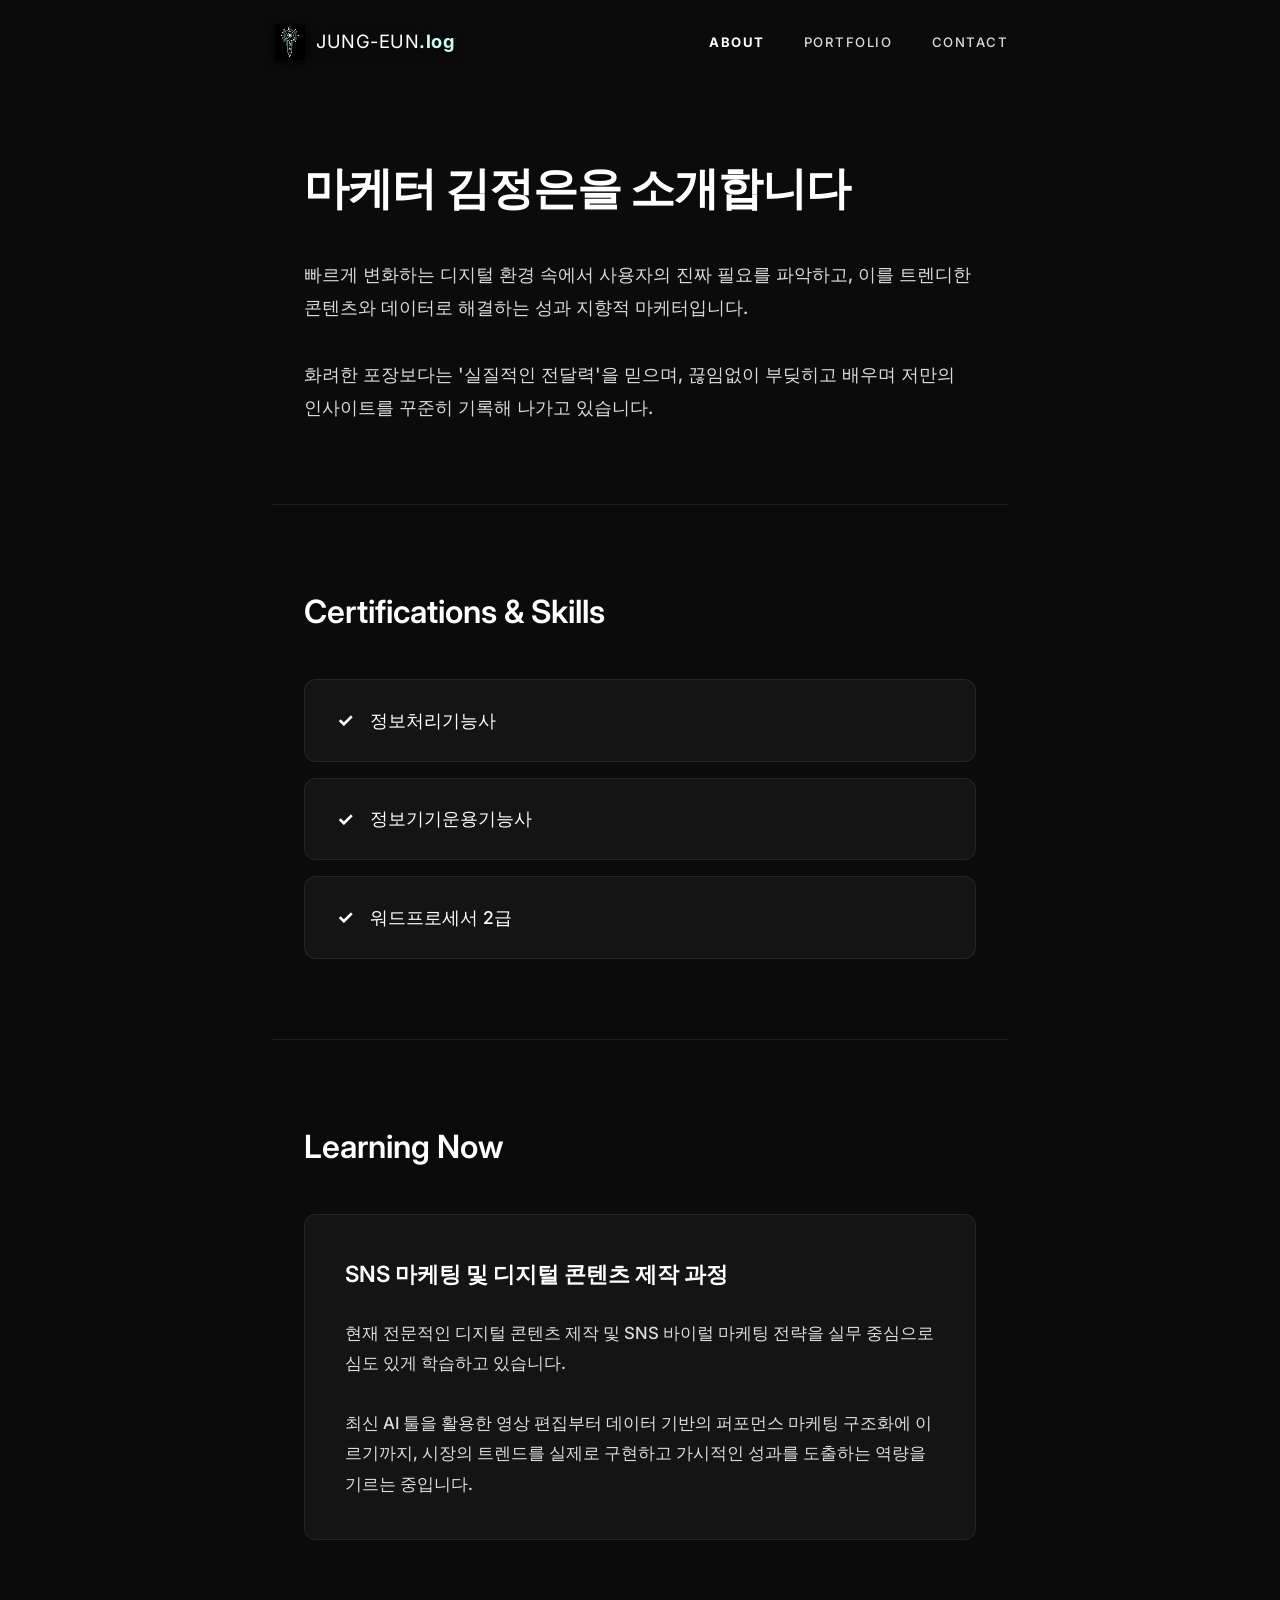
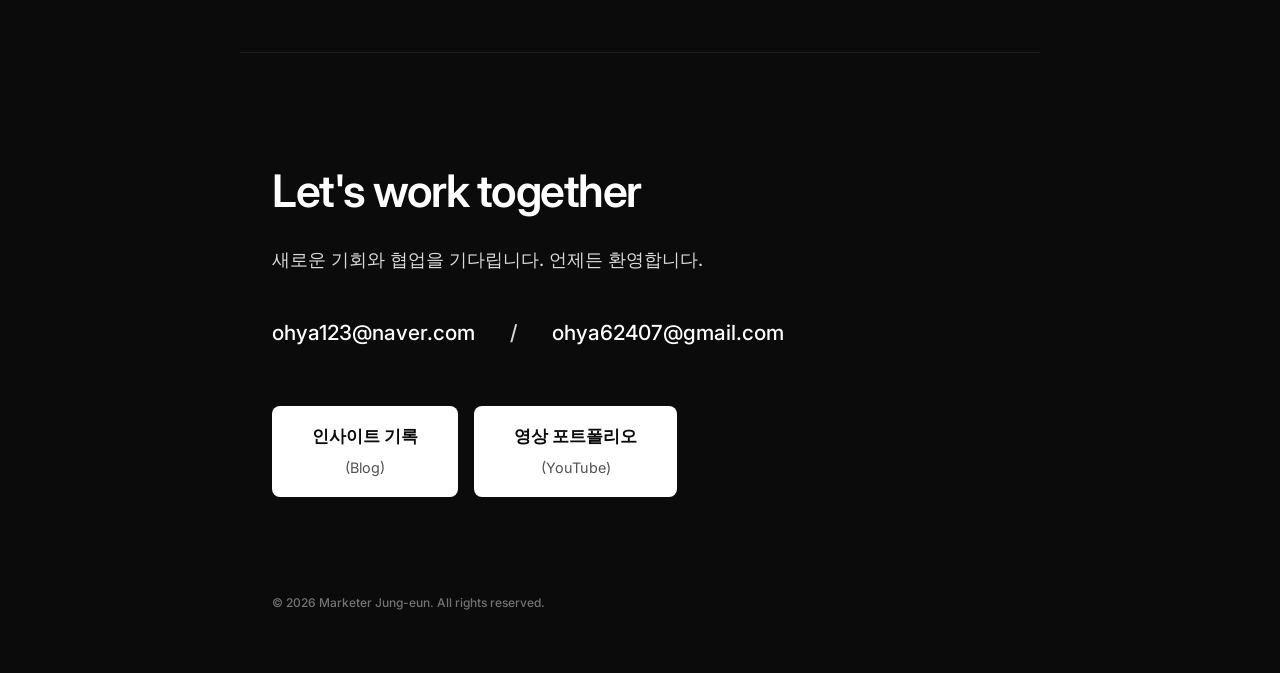
==== about.html @ 9b10139d "Create dedicated About page" ====
<!DOCTYPE html>
<html lang="ko">
<head>
    <meta charset="UTF-8">
    <meta name="viewport" content="width=device-width, initial-scale=1.0">
    <title>About | Marketing Expert</title>
    <meta name="description" content="마케터 김정은 소개 및 역량">
    <link href="https://fonts.googleapis.com/css2?family=Inter:wght@300;400;500;600;700&display=swap" rel="stylesheet">
    <link rel="stylesheet" href="style.css">
</head>
<body>
    <header class="navbar fade-in">
        <div class="nav-container">
            <a href="index.html" class="logo">
                <img src="logo.png" alt="Jung-Eun Logo" class="logo-icon">
                <span class="logo-text">JUNG-EUN<span class="log-highlight">.log</span></span>
            </a>
            <nav class="nav-links">
                <a href="about.html" style="color: var(--text-primary); font-weight: 700;">About</a>
                <a href="index.html#selected-portfolio">Portfolio</a>
                <a href="index.html#contact">Contact</a>
            </nav>
        </div>
    </header>

    <main style="padding-top: 150px; min-height: 80vh;">
        <!-- 상단: 소개 -->
        <section class="about-hero fade-in delay-1" style="max-width: 800px; margin: 0 auto; padding: 0 2rem 5rem;">
            <h1 class="title" style="font-size: 2.8rem; font-weight: 600; margin-bottom: 2rem; color: #ffffff; letter-spacing: -1px;">마케터 김정은을 소개합니다</h1>
            <p class="description" style="font-size: 1.15rem; color: var(--text-secondary); line-height: 1.8;">
                빠르게 변화하는 디지털 환경 속에서 사용자의 진짜 필요를 파악하고, 이를 트렌디한 콘텐츠와 데이터로 해결하는 성과 지향적 마케터입니다.<br><br>
                화려한 포장보다는 '실질적인 전달력'을 믿으며, 끊임없이 부딪히고 배우며 저만의 인사이트를 꾸준히 기록해 나가고 있습니다.
            </p>
        </section>

        <!-- 중간: 이력 및 스킬 -->
        <section class="about-skills fade-in delay-2" style="max-width: 800px; margin: 0 auto; padding: 5rem 2rem; border-top: 1px solid var(--border-color);">
            <h2 class="section-title" style="font-size: 2rem; font-weight: 600; margin-bottom: 2.5rem; color: #ffffff;">Certifications & Skills</h2>
            <ul style="list-style: none; padding: 0; display: flex; flex-direction: column; gap: 1rem;">
                <li style="padding: 1.5rem 2rem; background-color: var(--card-bg); border: 1px solid var(--border-color); border-radius: 12px; display: flex; align-items: center; gap: 1rem; font-size: 1.1rem; color: var(--text-primary);">
                    <span style="color: var(--accent); font-weight: 700; font-size: 1.2rem;">✓</span> 정보처리기능사
                </li>
                <li style="padding: 1.5rem 2rem; background-color: var(--card-bg); border: 1px solid var(--border-color); border-radius: 12px; display: flex; align-items: center; gap: 1rem; font-size: 1.1rem; color: var(--text-primary);">
                    <span style="color: var(--accent); font-weight: 700; font-size: 1.2rem;">✓</span> 정보기기운용기능사
                </li>
                <li style="padding: 1.5rem 2rem; background-color: var(--card-bg); border: 1px solid var(--border-color); border-radius: 12px; display: flex; align-items: center; gap: 1rem; font-size: 1.1rem; color: var(--text-primary);">
                    <span style="color: var(--accent); font-weight: 700; font-size: 1.2rem;">✓</span> 워드프로세서 2급
                </li>
            </ul>
        </section>

        <!-- 하단: 현재 진행 중인 학습 -->
        <section class="about-learning fade-in delay-3" style="max-width: 800px; margin: 0 auto; padding: 5rem 2rem; border-top: 1px solid var(--border-color);">
            <h2 class="section-title" style="font-size: 2rem; font-weight: 600; margin-bottom: 2.5rem; color: #ffffff;">Learning Now</h2>
            <div style="padding: 2.5rem; background-color: var(--card-bg); border: 1px solid var(--border-color); border-radius: 12px;">
                <h3 style="font-size: 1.4rem; font-weight: 600; margin-bottom: 1.5rem; color: var(--text-primary);">SNS 마케팅 및 디지털 콘텐츠 제작 과정</h3>
                <p style="color: var(--text-secondary); line-height: 1.8; font-size: 1.05rem;">
                    현재 전문적인 디지털 콘텐츠 제작 및 SNS 바이럴 마케팅 전략을 실무 중심으로 심도 있게 학습하고 있습니다. <br><br>최신 AI 툴을 활용한 영상 편집부터 데이터 기반의 퍼포먼스 마케팅 구조화에 이르기까지, 시장의 트렌드를 실제로 구현하고 가시적인 성과를 도출하는 역량을 기르는 중입니다.
                </p>
            </div>
        </section>
    </main>

    <footer id="contact" class="footer fade-in delay-3" style="margin-top: 2rem;">
        <div class="contact-content">
            <h2>Let's work together</h2>
            <p class="contact-desc">새로운 기회와 협업을 기다립니다. 언제든 환영합니다.</p>
            <div class="email-list">
                <a href="mailto:ohya123@naver.com" class="email-link">ohya123@naver.com</a>
                <span class="email-separator">/</span>
                <a href="mailto:ohya62407@gmail.com" class="email-link">ohya62407@gmail.com</a>
            </div>
            <div class="contact-links">
                <a href="https://blog.naver.com/jinny1004mom" target="_blank" class="btn">
                    <span>인사이트 기록</span>
                    <span class="btn-subtext">(Blog)</span>
                </a>
                <a href="https://www.youtube.com/watch?v=dLqYDV6BTFc" target="_blank" class="btn">
                    <span>영상 포트폴리오</span>
                    <span class="btn-subtext">(YouTube)</span>
                </a>
            </div>
        </div>
        <p class="copyright">&copy; 2026 Marketer Jung-eun. All rights reserved.</p>
    </footer>

    <script src="script.js"></script>
</body>
</html>
---- style.css ----
/* Base & Reset */
* {
    margin: 0;
    padding: 0;
    box-sizing: border-box;
}

:root {
    /* Sleek minimal dark mode */
    --bg-color: #0b0b0b; /* 배경 명도를 조금 더 어둡게 눌러 가독성 향상 */
    --text-primary: #ffffff; /* 완전히 쨍한 Pure White */
    --text-secondary: rgba(255, 255, 255, 0.85); /* 보조 텍스트도 밝게 */
    --accent: #ffffff;
    --card-bg: #141414;
    --border-color: rgba(255, 255, 255, 0.08); /* 연한 가로 구분선 색상 */
}

html {
    scroll-behavior: smooth;
}

body {
    background-color: var(--bg-color);
    color: var(--text-primary);
    font-family: 'Inter', sans-serif;
    font-weight: 500; /* 전체 텍스트 두께를 Medium 급으로 강화 */
    line-height: 1.7; /* 줄간격을 넓혀서 일기 편하게 */
    -webkit-font-smoothing: antialiased;
    overflow-x: hidden;
}

/* Navbar */
.navbar {
    position: fixed;
    top: 0;
    width: 100%;
    background-color: transparent;
    border-bottom: 1px solid transparent;
    transition: background-color 0.4s ease, border-color 0.4s ease, backdrop-filter 0.4s ease, -webkit-backdrop-filter 0.4s ease;
    z-index: 1000;
}

.navbar.scrolled {
    background-color: rgba(15, 15, 15, 0.85);
    backdrop-filter: blur(12px);
    -webkit-backdrop-filter: blur(12px);
    border-bottom: 1px solid rgba(255, 255, 255, 0.05); /* 얇은 선 처리 */
}

.nav-container {
    max-width: 800px;
    margin: 0 auto;
    padding: 1.5rem 2rem;
    display: flex;
    justify-content: space-between;
    align-items: center;
}

.logo {
    display: flex;
    align-items: center;
    gap: 0.5rem;
    text-decoration: none;
    font-family: 'Inter', sans-serif;
    filter: drop-shadow(0px 3px 6px rgba(0, 0, 0, 0.9)); /* 동적인 보케 영상에서 로고 띄우기 */
}

.logo-icon {
    width: 36px;
    height: 36px;
    object-fit: contain;
    mix-blend-mode: screen;
    filter: brightness(1.3) contrast(1.3);
}

.logo-text {
    font-weight: 400;
    font-size: 1.15rem;
    letter-spacing: 0.5px;
    color: var(--text-primary);
}

.log-highlight {
    font-weight: 700;
    color: #ccfbf1; /* 기존의 고급스러운 민트 하이라이트로 원복 */
}

.nav-links a {
    text-decoration: none;
    color: var(--text-secondary);
    margin-left: 2.2rem;
    font-size: 0.82rem;
    letter-spacing: 1.5px; /* 글자 간격 넓혀서 고급스럽게 */
    text-transform: uppercase;
    transition: color 0.3s ease;
}

.nav-links a:hover {
    color: var(--accent);
}

/* Layout */
main {
    max-width: 800px;
    margin: 0 auto;
    padding: 0 2rem;
}

/* Hero Section */
.hero {
    position: relative;
    min-height: 100vh;
    display: flex;
    flex-direction: column;
    justify-content: center;
    padding-top: 80px;
    overflow: hidden;
}

.hero-video {
    position: absolute;
    top: 0;
    left: 0;
    width: 100%;
    height: 100%;
    object-fit: cover;
    z-index: -2;
}

.hero-overlay {
    position: absolute;
    top: 0;
    left: 0;
    width: 100%;
    height: 100%;
    background: rgba(0, 0, 0, 0.2);
    z-index: -1;
}

.hero-container {
    position: relative;
    z-index: 1;
    width: 100%;
    max-width: 800px;
    margin: 0 auto;
    padding: 0 2rem;
    display: flex;
    flex-direction: column;
    align-items: flex-start;
}

.profile-pic-container {
    margin-bottom: 2.5rem;
}

.profile-placeholder {
    width: 120px;
    height: 120px;
    border-radius: 50%;
    background-color: var(--card-bg);
    border: 1px solid var(--border-color);
    background-image: url('profile.png');
    background-size: cover;
    background-position: center;
    transition: transform 0.4s ease, border-color 0.4s ease;
}

.profile-placeholder:hover {
    transform: scale(1.03);
    border-color: var(--text-secondary);
}

.hero-content .title {
    font-size: 2.8rem;
    font-weight: 600;
    line-height: 1.4; /* 줄간격 확장 */
    margin-bottom: 1.2rem;
    letter-spacing: -1.5px;
}

.hero-content .description {
    font-size: 1.22rem;
    color: var(--text-secondary);
    margin-bottom: 2rem;
    width: 100%;
    max-width: 760px;
}

.skills {
    display: flex;
    flex-wrap: wrap;
    gap: 0.8rem;
}

.skill-tag {
    background-color: var(--card-bg);
    color: var(--text-secondary);
    padding: 0.5rem 1.2rem;
    border-radius: 30px;
    font-size: 0.85rem;
    border: 1px solid var(--border-color);
    transition: all 0.3s ease;
}

.skill-tag:hover {
    color: var(--bg-color);
    background-color: var(--accent);
    border-color: var(--accent);
}

.scroll-down {
    position: absolute;
    bottom: 40px;
    left: 50%;
    transform: translateX(-50%);
    color: var(--text-primary);
    animation: bounce 2.5s infinite;
    z-index: 10;
    transition: color 0.3s ease;
}

.scroll-down:hover {
    color: var(--text-secondary);
}

@keyframes bounce {
    0%, 20%, 50%, 80%, 100% {
        transform: translateY(0) translateX(-50%);
    }
    40% {
        transform: translateY(-15px) translateX(-50%);
    }
    60% {
        transform: translateY(-7px) translateX(-50%);
    }
}

/* Selected Portfolio Section */
.selected-portfolio {
    padding: 80px 0 0;
    border-top: 1px solid var(--border-color); /* 섹션 시각적 구분선 추가 */
}

.selected-portfolio h2 {
    font-size: 2.2rem;
    font-weight: 600;
    margin-bottom: 2.5rem;
    letter-spacing: -1px;
}

.selected-grid {
    display: grid;
    grid-template-columns: repeat(4, 1fr);
    gap: 1.5rem; /* 늘어난 열 수에 맞춰 간격 약간 조정 (1.8rem -> 1.5rem) */
    margin-bottom: 2rem;
}

.card-category {
    display: inline-block;
    color: var(--text-secondary);
    font-size: 0.85rem;
    font-weight: 500;
    margin-bottom: 0.4rem;
    letter-spacing: 0.5px;
}

.selected-video {
    background-color: var(--card-bg);
    border-radius: 16px;
    overflow: hidden;
    border: 1px solid var(--border-color);
    display: flex;
    box-shadow: 0 10px 30px rgba(0, 0, 0, 0.5);
    transition: transform 0.4s ease, border-color 0.4s ease;
}

.selected-video:hover {
    transform: translateY(-8px);
    border-color: var(--text-secondary);
}

.selected-video iframe {
    width: 100%;
    aspect-ratio: 16 / 9;
    border: none;
}

.selected-blog-card {
    background-color: var(--card-bg);
    border-radius: 16px;
    border: 1px solid var(--border-color);
    padding: 2.5rem;
    display: flex;
    flex-direction: column;
    justify-content: center;
    text-decoration: none;
    box-shadow: 0 10px 30px rgba(0, 0, 0, 0.5);
    transition: transform 0.4s ease, border-color 0.4s ease, box-shadow 0.4s ease;
}

.selected-blog-card:hover {
    transform: translateY(-8px);
    border-color: var(--accent);
    box-shadow: 0 15px 40px rgba(255, 255, 255, 0.05);
}

.blog-icon {
    width: 55px;
    height: 55px;
    background-color: #03c75a; 
    color: #fff;
    border-radius: 12px;
    display: flex;
    align-items: center;
    justify-content: center;
    font-size: 1.8rem;
    font-weight: 800;
    margin-bottom: 1.5rem;
    box-shadow: 0 4px 15px rgba(3, 199, 90, 0.3);
}

.blog-info h3 {
    color: var(--text-primary);
    font-size: 1.4rem;
    font-weight: 600;
    margin-bottom: 1rem;
    letter-spacing: -0.5px;
}

.blog-info p {
    color: var(--text-secondary);
    font-size: 1.05rem;
    margin-bottom: 2rem;
    line-height: 1.6;
}

.read-more {
    color: var(--text-primary);
    font-size: 0.95rem;
    font-weight: 600;
}

/* Portfolio Section */
.portfolio {
    padding: 90px 0;
    border-top: 1px solid var(--border-color);
}

.portfolio h2 {
    font-size: 2.2rem;
    font-weight: 600;
    margin-bottom: 2.5rem;
    letter-spacing: -1px;
}

.portfolio-grid {
    display: grid;
    grid-template-columns: repeat(auto-fill, minmax(260px, 1fr));
    gap: 1.8rem;
}

.card {
    background-color: var(--card-bg);
    padding: 1.6rem 1.4rem; /* 높이를 컴팩트하게 줄임 */
    border-radius: 16px;
    border: 1px solid var(--border-color);
    transition: transform 0.4s ease, border-color 0.4s ease;
    display: flex;
    flex-direction: column;
}

.card:hover {
    transform: translateY(-8px);
    border-color: var(--text-secondary);
}

.card h3 {
    margin-bottom: 0.6rem; /* 불필요한 공백 최소화 */
    font-size: 1.15rem; /* 살짝 줄여서 4열에서 넘치지 않게 조절 */
    font-weight: 600;
    letter-spacing: -0.5px;
    line-height: 1.3;
}

.card p {
    color: var(--text-secondary);
    font-size: 0.88rem; /* 줄바꿈 어색하지 않도록 폰트 약간 줄임 */
    margin-bottom: 1.5rem; /* 버튼과의 여백 최소화 */
    flex-grow: 1;
    line-height: 1.5;
}

.card .btn {
    text-decoration: none;
    color: var(--bg-color);
    background-color: var(--text-primary);
    padding: 0.7rem 1rem;
    border-radius: 8px;
    text-align: center;
    font-size: 0.9rem;
    font-weight: 600;
    transition: opacity 0.3s ease;
    width: 100%; /* 버튼 크기 통일 */
    box-sizing: border-box;
    margin-top: auto; /* 하단 100% 정렬 보장 */
}

.card .btn:hover {
    opacity: 0.8;
}

/* Custom Background for Cards */
.strategy-card, 
.longform-card, 
.shorts-card, 
.blog-card {
    background-size: cover;
    background-position: center;
    background-repeat: no-repeat;
    border-color: rgba(255, 255, 255, 0.08); /* 약간의 경계선 하이라이트 */
}

.strategy-card:hover, 
.longform-card:hover, 
.shorts-card:hover, 
.blog-card:hover {
    border-color: rgba(255, 255, 255, 0.2);
}

.strategy-card {
    background-image: linear-gradient(to bottom, rgba(10, 10, 10, 0.1) 0%, rgba(10, 10, 10, 0.98) 100%), url('strategy_bg.png');
}

.longform-card {
    background-image: linear-gradient(to bottom, rgba(10, 10, 10, 0.1) 0%, rgba(10, 10, 10, 0.98) 100%), url('캡처2.png');
}

.shorts-card {
    background-image: linear-gradient(to bottom, rgba(10, 10, 10, 0.1) 0%, rgba(10, 10, 10, 0.98) 100%), url('캡처3.png');
}

.blog-card {
    background-image: linear-gradient(to bottom, rgba(10, 10, 10, 0.1) 0%, rgba(10, 10, 10, 0.98) 100%), url('캡처1.png'); /* 주의: 실제 확장자가 png입니다 */
}

.card .btn-group {
    display: flex;
    gap: 0.6rem;
    align-self: flex-start;
    flex-wrap: wrap;
    width: 100%;
}

.card .btn-group.two-col {
    display: grid;
    grid-template-columns: 1fr 1fr;
    gap: 0.6rem;
    align-self: stretch; /* 카드 가로 폭에 맞춤 */
}

.card .btn-group.vertical {
    display: flex;
    flex-direction: column;
    gap: 0.6rem;
    width: 100%;
}

.card .btn-group.vertical .btn {
    width: 100%;
    box-sizing: border-box;
}

.card .btn.btn-small {
    padding: 0.6rem 0.5rem;
    font-size: 0.85rem;
    width: 100%;
    box-sizing: border-box;
}

/* Workflow Section */
.workflow {
    margin: 5rem auto 2rem;
    padding: 4rem 2rem 0; /* 상단 구분을 위한 여백 추가 */
    border-top: 1px solid var(--border-color); /* 가로 구분선 추가 */
}

.workflow-grid {
    display: flex;
    justify-content: center;
    align-items: center;
    gap: 1.5rem;
}

.step-card {
    background-color: var(--card-bg);
    border: 1px solid var(--border-color);
    padding: 2.5rem 2rem;
    border-radius: 12px;
    flex: 1; /* equal width */
    min-width: 200px;
    position: relative;
    transition: transform 0.3s ease, border-color 0.3s ease;
}

.step-card:hover {
    transform: translateY(-5px);
    border-color: rgba(255, 255, 255, 0.2);
}

.step-number {
    font-size: 2.5rem;
    font-weight: 700;
    color: var(--accent); /* 눈에 띄는 포인트 컬러 */
    opacity: 0.9;
    margin-bottom: 1rem;
    font-family: 'Inter', sans-serif;
    letter-spacing: -2px;
}

.step-title {
    font-size: 1.25rem;
    font-weight: 600;
    margin-bottom: 1rem;
    color: var(--text-primary);
}

.ai-tool {
    color: var(--accent);
    font-weight: 400;
    font-size: 1rem;
    margin-left: 0.3rem;
}

.step-desc {
    color: var(--text-secondary);
    font-size: 0.95rem;
    line-height: 1.6;
}

.step-arrow {
    font-size: 2.2rem;
    color: var(--accent);
    font-weight: 700;
    opacity: 0.9;
}

@media (max-width: 850px) {
    .workflow-grid {
        flex-direction: column;
    }
    .step-arrow {
        transform: rotate(90deg); /* 모바일에서는 화살표가 아래를 향하게 변경 */
        margin: 1rem 0;
    }
}

/* Footer Section */
.footer {
    max-width: 800px;
    margin: 0 auto;
    padding: 100px 2rem 60px; /* 위쪽 여백 조절하여 자연스럽게 연결 */
    border-top: 1px solid var(--border-color);
    display: flex;
    flex-direction: column;
}

.contact-content {
    display: flex;
    flex-direction: column;
    align-items: flex-start;
    width: 100%;
}

.footer h2 {
    font-size: 2.8rem;
    font-weight: 600;
    margin-bottom: 1rem;
    letter-spacing: -1.5px;
    color: var(--accent);
}

.contact-desc {
    color: var(--text-secondary);
    font-size: 1.1rem;
    margin-bottom: 2.5rem;
}

.email-list {
    display: flex;
    align-items: center;
    flex-wrap: wrap;
    gap: 1rem;
    margin-bottom: 3.5rem;
}

.email-link {
    font-size: 1.3rem;
    color: var(--text-primary);
    text-decoration: none;
    font-weight: 500;
    transition: opacity 0.3s ease;
}

.email-link:hover {
    opacity: 0.6;
}

.email-separator {
    color: var(--text-secondary);
    font-size: 1.3rem;
    margin: 0 1.2rem; /* 슬래시 좌우 간격 확장 */
}

.contact-links {
    display: flex;
    flex-wrap: wrap;
    gap: 1rem;
    margin-bottom: 6rem;
}

.contact-links .btn {
    text-decoration: none;
    color: var(--bg-color);
    background-color: var(--text-primary);
    padding: 1rem 2.5rem; /* 좌우 패딩을 넉넉히 줘서 버튼이 너무 옹졸해 보이지 않게 설계 */
    border-radius: 8px;
    font-size: 1.05rem;
    font-weight: 600;
    text-align: center;
    white-space: nowrap;
    transition: opacity 0.3s ease;
    display: flex;
    flex-direction: column;
    align-items: center;
    justify-content: center;
    gap: 0.35rem;
}

.contact-links .btn-subtext {
    font-size: 0.9rem;
    font-weight: 400;
    opacity: 0.7;
}

.contact-links .btn:hover {
    opacity: 0.8;
}

.copyright {
    color: var(--text-secondary);
    font-size: 0.75rem; /* 아주 작은 폰트 적용 */
    opacity: 0.5; /* 시각적으로 은은하게 처리 */
    width: 100%;
    text-align: left;
}

/* Animations */
.fade-in {
    opacity: 0;
    transform: translateY(20px);
    transition: opacity 0.8s cubic-bezier(0.16, 1, 0.3, 1), transform 0.8s cubic-bezier(0.16, 1, 0.3, 1);
}

.fade-in.visible {
    opacity: 1;
    transform: translateY(0);
}

.delay-1 {
    transition-delay: 0.1s;
}

.delay-2 {
    transition-delay: 0.2s;
}

.delay-3 {
    transition-delay: 0.3s;
}

/* Responsive */
@media (max-width: 850px) {
    .selected-grid {
        grid-template-columns: repeat(auto-fill, minmax(240px, 1fr));
    }
}

@media (max-width: 600px) {
    .nav-container {
        padding: 1.2rem;
    }
    .hero-content .title {
        font-size: 2.2rem;
    }
    .selected-grid,
    .portfolio-grid {
        grid-template-columns: 1fr;
    }
}
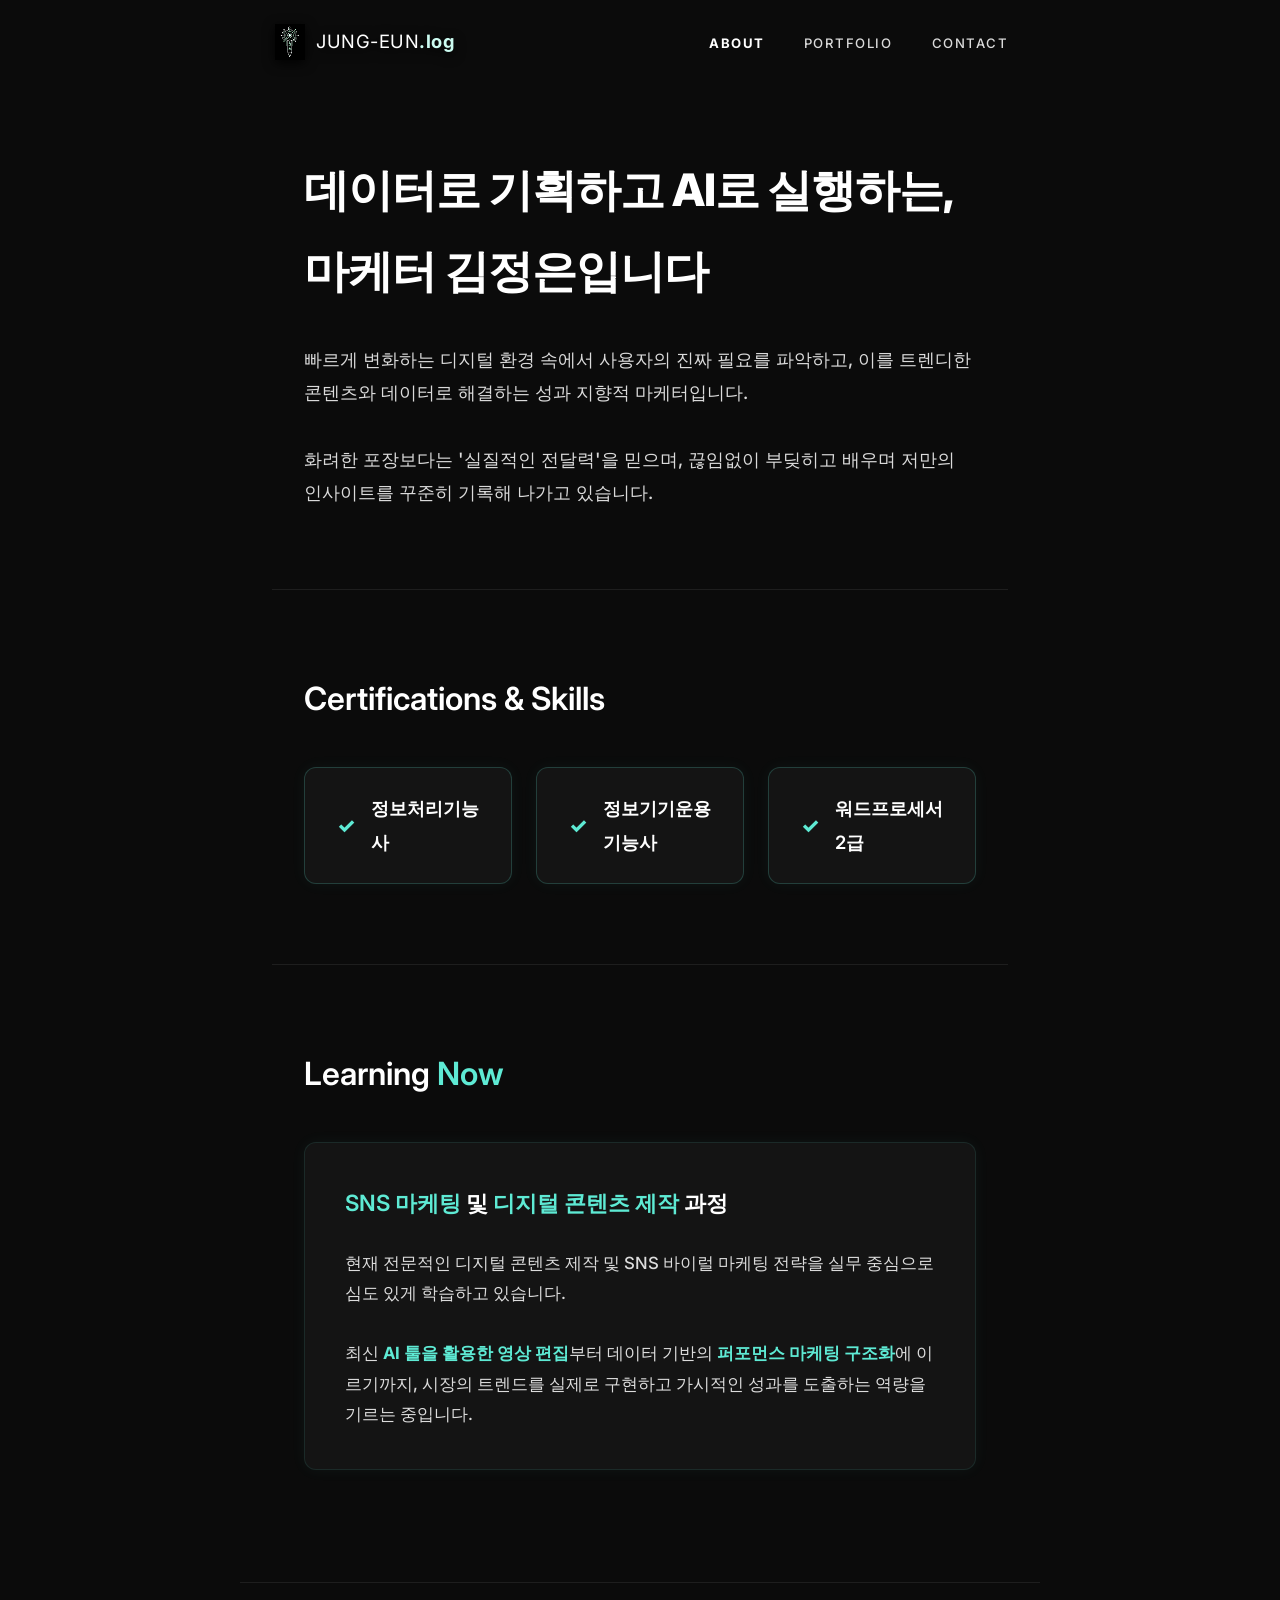
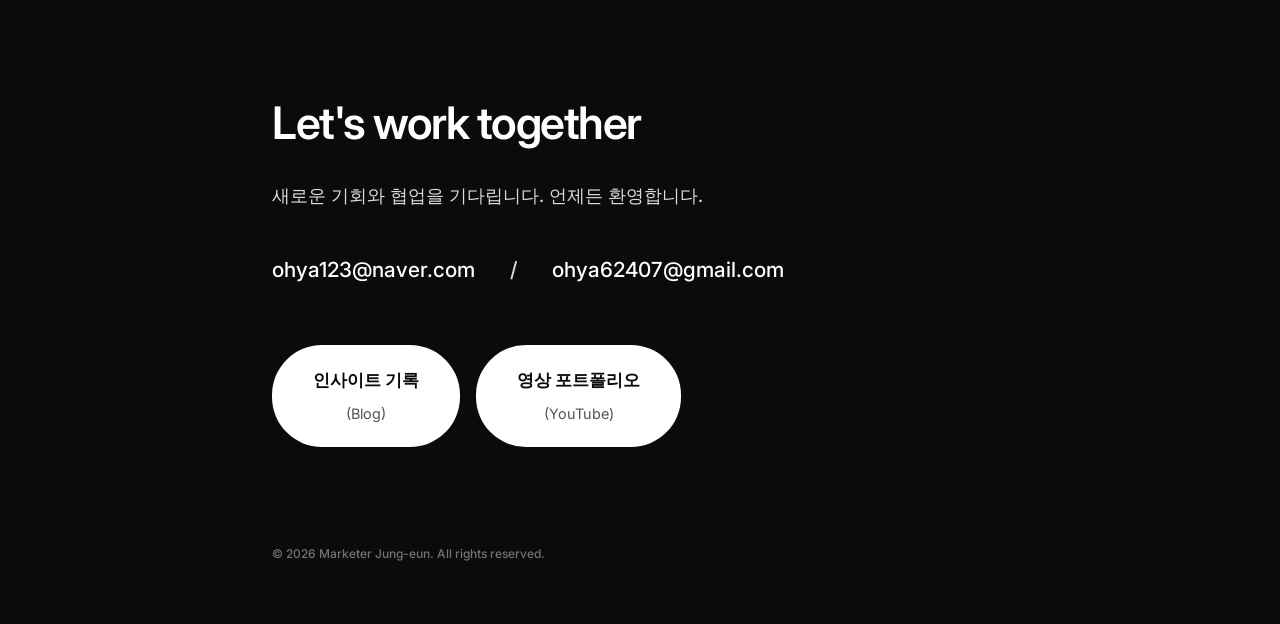
==== commit 20480ea1: "Update about.html copy, typography, and button dynamics" ====
--- a/about.html
+++ b/about.html
@@ -26,7 +26,7 @@
     <main style="padding-top: 150px; min-height: 80vh;">
         <!-- 상단: 소개 -->
         <section class="about-hero fade-in delay-1" style="max-width: 800px; margin: 0 auto; padding: 0 2rem 5rem;">
-            <h1 class="title" style="font-size: 2.8rem; font-weight: 600; margin-bottom: 2rem; color: #ffffff; letter-spacing: -1px;">마케터 김정은을 소개합니다</h1>
+            <h1 class="title" style="font-size: 2.8rem; font-weight: 800; margin-bottom: 2rem; color: #ffffff; letter-spacing: -1px;">데이터로 기획하고 AI로 실행하는,<br>마케터 김정은입니다</h1>
             <p class="description" style="font-size: 1.15rem; color: var(--text-secondary); line-height: 1.8;">
                 빠르게 변화하는 디지털 환경 속에서 사용자의 진짜 필요를 파악하고, 이를 트렌디한 콘텐츠와 데이터로 해결하는 성과 지향적 마케터입니다.<br><br>
                 화려한 포장보다는 '실질적인 전달력'을 믿으며, 끊임없이 부딪히고 배우며 저만의 인사이트를 꾸준히 기록해 나가고 있습니다.
@@ -36,26 +36,26 @@
         <!-- 중간: 이력 및 스킬 -->
         <section class="about-skills fade-in delay-2" style="max-width: 800px; margin: 0 auto; padding: 5rem 2rem; border-top: 1px solid var(--border-color);">
             <h2 class="section-title" style="font-size: 2rem; font-weight: 600; margin-bottom: 2.5rem; color: #ffffff;">Certifications & Skills</h2>
-            <ul style="list-style: none; padding: 0; display: flex; flex-direction: column; gap: 1rem;">
-                <li style="padding: 1.5rem 2rem; background-color: var(--card-bg); border: 1px solid var(--border-color); border-radius: 12px; display: flex; align-items: center; gap: 1rem; font-size: 1.1rem; color: var(--text-primary);">
-                    <span style="color: var(--accent); font-weight: 700; font-size: 1.2rem;">✓</span> 정보처리기능사
+            <ul style="list-style: none; padding: 0; display: grid; grid-template-columns: repeat(auto-fit, minmax(200px, 1fr)); gap: 1.5rem;">
+                <li class="cert-card glow" style="padding: 1.5rem 2rem; background-color: var(--card-bg); border: 1px solid rgba(94, 234, 212, 0.2); border-radius: 12px; display: flex; align-items: center; justify-content: center; gap: 1rem; font-size: 1.15rem; color: var(--text-primary); transition: all 0.3s ease; box-shadow: 0 0 15px rgba(94, 234, 212, 0.05); font-weight: 600;">
+                    <span style="color: #5eead4; font-weight: 800; font-size: 1.3rem;">✓</span> 정보처리기능사
                 </li>
-                <li style="padding: 1.5rem 2rem; background-color: var(--card-bg); border: 1px solid var(--border-color); border-radius: 12px; display: flex; align-items: center; gap: 1rem; font-size: 1.1rem; color: var(--text-primary);">
-                    <span style="color: var(--accent); font-weight: 700; font-size: 1.2rem;">✓</span> 정보기기운용기능사
+                <li class="cert-card glow" style="padding: 1.5rem 2rem; background-color: var(--card-bg); border: 1px solid rgba(94, 234, 212, 0.2); border-radius: 12px; display: flex; align-items: center; justify-content: center; gap: 1rem; font-size: 1.15rem; color: var(--text-primary); transition: all 0.3s ease; box-shadow: 0 0 15px rgba(94, 234, 212, 0.05); font-weight: 600;">
+                    <span style="color: #5eead4; font-weight: 800; font-size: 1.3rem;">✓</span> 정보기기운용기능사
                 </li>
-                <li style="padding: 1.5rem 2rem; background-color: var(--card-bg); border: 1px solid var(--border-color); border-radius: 12px; display: flex; align-items: center; gap: 1rem; font-size: 1.1rem; color: var(--text-primary);">
-                    <span style="color: var(--accent); font-weight: 700; font-size: 1.2rem;">✓</span> 워드프로세서 2급
+                <li class="cert-card glow" style="padding: 1.5rem 2rem; background-color: var(--card-bg); border: 1px solid rgba(94, 234, 212, 0.2); border-radius: 12px; display: flex; align-items: center; justify-content: center; gap: 1rem; font-size: 1.15rem; color: var(--text-primary); transition: all 0.3s ease; box-shadow: 0 0 15px rgba(94, 234, 212, 0.05); font-weight: 600;">
+                    <span style="color: #5eead4; font-weight: 800; font-size: 1.3rem;">✓</span> 워드프로세서 2급
                 </li>
             </ul>
         </section>
 
         <!-- 하단: 현재 진행 중인 학습 -->
         <section class="about-learning fade-in delay-3" style="max-width: 800px; margin: 0 auto; padding: 5rem 2rem; border-top: 1px solid var(--border-color);">
-            <h2 class="section-title" style="font-size: 2rem; font-weight: 600; margin-bottom: 2.5rem; color: #ffffff;">Learning Now</h2>
-            <div style="padding: 2.5rem; background-color: var(--card-bg); border: 1px solid var(--border-color); border-radius: 12px;">
-                <h3 style="font-size: 1.4rem; font-weight: 600; margin-bottom: 1.5rem; color: var(--text-primary);">SNS 마케팅 및 디지털 콘텐츠 제작 과정</h3>
+            <h2 class="section-title" style="font-size: 2rem; font-weight: 600; margin-bottom: 2.5rem; color: #ffffff;">Learning <span style="color: #5eead4;">Now</span></h2>
+            <div style="padding: 2.5rem; background-color: var(--card-bg); border: 1px solid rgba(94, 234, 212, 0.1); border-radius: 12px; box-shadow: 0 0 15px rgba(94, 234, 212, 0.05);">
+                <h3 style="font-size: 1.4rem; font-weight: 600; margin-bottom: 1.5rem; color: var(--text-primary);"><span style="color: #5eead4;">SNS 마케팅</span> 및 <span style="color: #5eead4;">디지털 콘텐츠 제작</span> 과정</h3>
                 <p style="color: var(--text-secondary); line-height: 1.8; font-size: 1.05rem;">
-                    현재 전문적인 디지털 콘텐츠 제작 및 SNS 바이럴 마케팅 전략을 실무 중심으로 심도 있게 학습하고 있습니다. <br><br>최신 AI 툴을 활용한 영상 편집부터 데이터 기반의 퍼포먼스 마케팅 구조화에 이르기까지, 시장의 트렌드를 실제로 구현하고 가시적인 성과를 도출하는 역량을 기르는 중입니다.
+                    현재 전문적인 디지털 콘텐츠 제작 및 SNS 바이럴 마케팅 전략을 실무 중심으로 심도 있게 학습하고 있습니다. <br><br>최신 <strong style="color: #5eead4;">AI 툴을 활용한 영상 편집</strong>부터 데이터 기반의 <strong style="color: #5eead4;">퍼포먼스 마케팅 구조화</strong>에 이르기까지, 시장의 트렌드를 실제로 구현하고 가시적인 성과를 도출하는 역량을 기르는 중입니다.
                 </p>
             </div>
         </section>
--- a/style.css
+++ b/style.css
@@ -24,7 +24,8 @@
     color: var(--text-primary);
     font-family: 'Inter', sans-serif;
     font-weight: 500; /* 전체 텍스트 두께를 Medium 급으로 강화 */
-    line-height: 1.7; /* 줄간격을 넓혀서 일기 편하게 */
+    font-size: 17px; /* 본문 기본 크기 확대 */
+    line-height: 1.8; /* 어두운 배경에서 읽기 편하도록 줄간격을 1.8배로 확장 */
     -webkit-font-smoothing: antialiased;
     overflow-x: hidden;
 }
@@ -235,6 +236,89 @@
     }
 }
 
+/* Journey & Skills Section */
+.journey-section {
+    max-width: 1000px;
+    margin: 0 auto;
+    padding: 7rem 2rem;
+    border-top: 1px solid var(--border-color); /* 얇은 경계선 추가 */
+    /* border-bottom은 자식 컴포넌트인 Selected Portfolio가 이미 위쪽에 선을 그어서 깔끔하게 구분됨 */
+}
+
+.journey-section .section-title {
+    font-size: 2.2rem;
+    font-weight: 600;
+    margin-bottom: 3.5rem;
+    text-align: center;
+    letter-spacing: -1px;
+    color: #ffffff;
+}
+
+.journey-grid {
+    display: grid;
+    grid-template-columns: 1fr 1fr;
+    gap: 4rem;
+}
+
+.journey-left h3, .journey-right h3 {
+    font-size: 1.4rem;
+    font-weight: 600;
+    margin-bottom: 1.5rem;
+    color: var(--text-primary);
+}
+
+.cert-list {
+    list-style: none;
+    padding: 0;
+    display: flex;
+    flex-direction: column;
+    gap: 1.2rem;
+}
+
+.cert-list li {
+    padding: 1.2rem 1.5rem;
+    background-color: var(--card-bg);
+    border: 1px solid var(--border-color);
+    border-radius: 12px;
+    display: flex;
+    align-items: center;
+    gap: 1rem;
+    font-size: 1.1rem;
+    color: var(--text-primary);
+}
+
+.cert-icon {
+    color: var(--accent);
+    font-weight: 700;
+    font-size: 1.2rem;
+}
+
+.focus-box {
+    padding: 2.5rem;
+    background-color: var(--card-bg);
+    border: 1px solid var(--border-color);
+    border-radius: 12px;
+    height: 100%;
+}
+
+.focus-box p {
+    font-size: 1.15rem;
+    line-height: 1.8;
+    color: var(--text-secondary);
+}
+
+.focus-box strong {
+    color: var(--text-primary);
+    font-weight: 600;
+}
+
+@media (max-width: 768px) {
+    .journey-grid {
+        grid-template-columns: 1fr;
+        gap: 3rem;
+    }
+}
+
 /* Selected Portfolio Section */
 .selected-portfolio {
     padding: 80px 0 0;
@@ -622,28 +706,37 @@
     text-decoration: none;
     color: var(--bg-color);
     background-color: var(--text-primary);
-    padding: 1rem 2.5rem; /* 좌우 패딩을 넉넉히 줘서 버튼이 너무 옹졸해 보이지 않게 설계 */
-    border-radius: 8px;
+    padding: 1.2rem 2.5rem; /* 터치 영역 확대 */
+    border-radius: 50px; /* 더 둥글고 세련된 알약 형태(Pill shape) */
     font-size: 1.05rem;
     font-weight: 600;
     text-align: center;
     white-space: nowrap;
-    transition: opacity 0.3s ease;
+    transition: all 0.3s cubic-bezier(0.4, 0, 0.2, 1); /* 부드러운 애니메이션 통일 */
     display: flex;
     flex-direction: column;
     align-items: center;
     justify-content: center;
     gap: 0.35rem;
+    border: 1px solid transparent;
 }
 
 .contact-links .btn-subtext {
     font-size: 0.9rem;
     font-weight: 400;
     opacity: 0.7;
+    transition: opacity 0.3s ease;
 }
 
 .contact-links .btn:hover {
-    opacity: 0.8;
+    background-color: #5eead4; /* 호버 시 민트색 테마 적용 */
+    color: #0b0b0b;
+    transform: translateY(-4px); /* 떠오르는 효과 */
+    box-shadow: 0 10px 25px rgba(94, 234, 212, 0.35); /* 진한 민트 스머지 그림자 */
+}
+
+.contact-links .btn:hover .btn-subtext {
+    opacity: 0.9;
 }
 
 .copyright {
